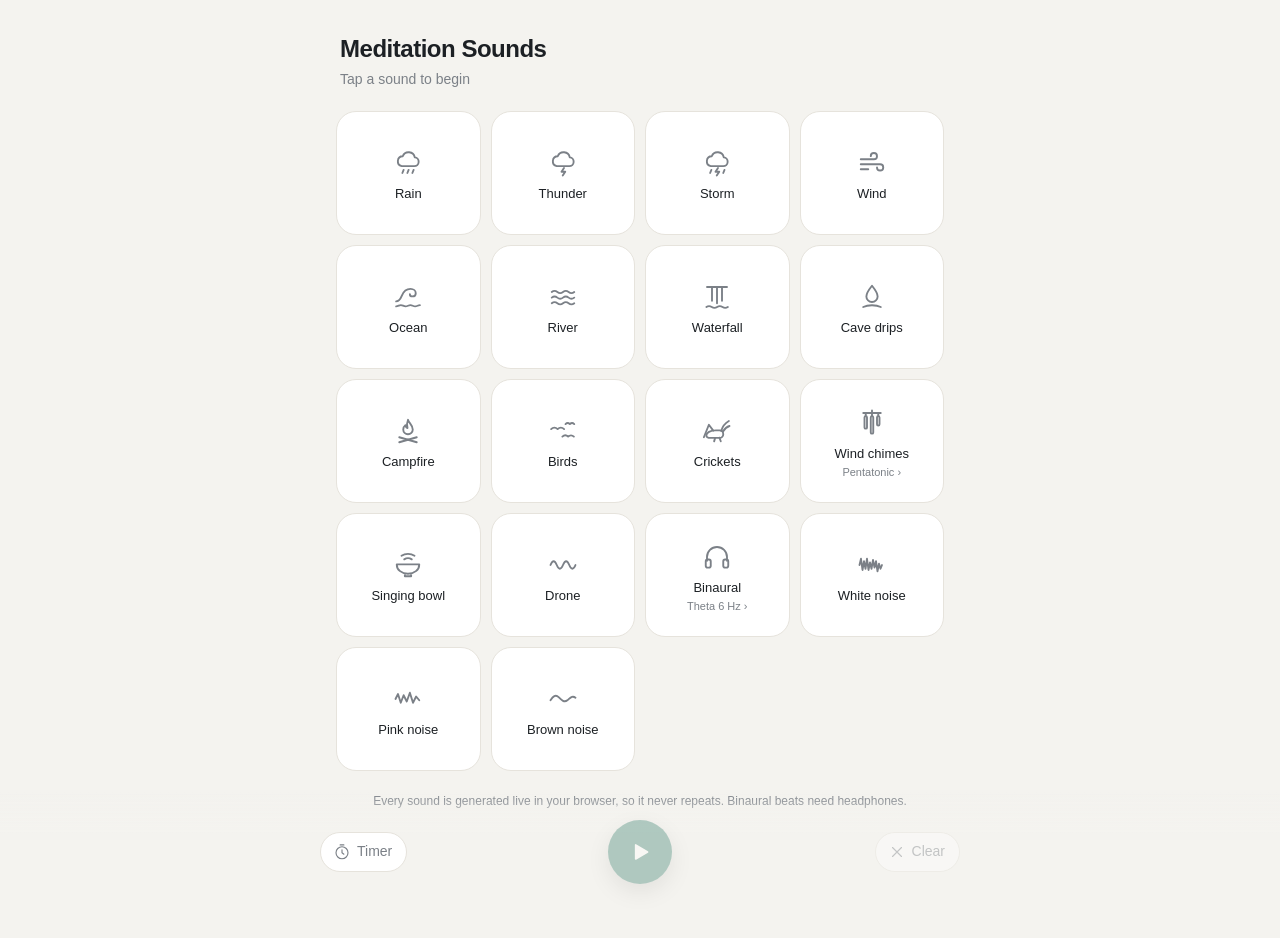
==== index.html @ 8f2e356c "Add procedurally generated meditation sounds web app Mobile-first page with 18 synthesised ambient s" ====
<!doctype html>
<html lang="en">
<head>
<meta charset="utf-8">
<meta name="viewport" content="width=device-width, initial-scale=1, viewport-fit=cover">
<title>Meditation Sounds</title>
<meta name="description" content="Procedurally generated ambient sounds for meditation: rain, ocean, wind, birds, wind chimes, singing bowls and more.">
<meta name="theme-color" content="#0e1115" media="(prefers-color-scheme: dark)">
<meta name="theme-color" content="#f4f3ef" media="(prefers-color-scheme: light)">
<meta name="apple-mobile-web-app-title" content="Meditation">
<link rel="manifest" href="manifest.webmanifest">
<link rel="icon" href="icons/icon.svg" type="image/svg+xml">
<link rel="apple-touch-icon" href="icons/apple-touch-icon.png">
<link rel="stylesheet" href="style.css">
<script type="module" src="app.js"></script>
</head>
<body>
<main class="app">
  <header>
    <h1>Meditation Sounds</h1>
    <p class="status" id="status" aria-live="polite"></p>
  </header>
  <div class="grid" id="grid"></div>
  <p class="note">Every sound is generated live in your browser, so it never repeats. Binaural beats need headphones.</p>
</main>
<nav class="bar" aria-label="Playback">
  <div class="bar-inner">
    <button class="chip" id="timer" type="button" aria-label="Sleep timer"></button>
    <button class="play" id="play" type="button" aria-label="Play"></button>
    <button class="chip" id="clear" type="button" aria-label="Turn all sounds off"></button>
  </div>
</nav>
</body>
</html>
---- style.css ----
:root {
  --bg: #0e1115;
  --surface: #161a20;
  --line: #222830;
  --text: #e8ebef;
  --muted: #7f8995;
  --accent: #9fd3c3;
  --accent-ink: #0e1115;
  --accent-soft: rgb(159 211 195 / 0.1);
  --accent-line: rgb(159 211 195 / 0.38);
  --track: #2b323b;
  color-scheme: dark;
}

@media (prefers-color-scheme: light) {
  :root {
    --bg: #f4f3ef;
    --surface: #ffffff;
    --line: #e6e3dc;
    --text: #1c2024;
    --muted: #7b8087;
    --accent: #2f7a68;
    --accent-ink: #ffffff;
    --accent-soft: rgb(47 122 104 / 0.08);
    --accent-line: rgb(47 122 104 / 0.35);
    --track: #e2dfd8;
    color-scheme: light;
  }
}

* { box-sizing: border-box; }

html { -webkit-text-size-adjust: 100%; }

body {
  margin: 0;
  min-height: 100dvh;
  background: var(--bg);
  color: var(--text);
  font: 15px/1.4 -apple-system, BlinkMacSystemFont, "Segoe UI", Roboto, "Helvetica Neue", Arial, sans-serif;
  -webkit-font-smoothing: antialiased;
}

button {
  font: inherit;
  color: inherit;
  background: none;
  border: 0;
  padding: 0;
  cursor: pointer;
  -webkit-tap-highlight-color: transparent;
}

:focus-visible { outline: 2px solid var(--accent); outline-offset: 2px; }

.app {
  max-width: 640px;
  margin: 0 auto;
  padding: calc(env(safe-area-inset-top) + 32px) 16px calc(env(safe-area-inset-bottom) + 128px);
}

header { margin: 0 4px 22px; }

h1 {
  margin: 0;
  font-size: 24px;
  font-weight: 600;
  letter-spacing: -0.02em;
}

.status {
  margin: 4px 0 0;
  min-height: 1.4em;
  color: var(--muted);
  font-size: 14px;
  white-space: nowrap;
  overflow: hidden;
  text-overflow: ellipsis;
}

/* ---------- sound tiles ---------- */

.grid {
  display: grid;
  grid-template-columns: repeat(3, minmax(0, 1fr));
  gap: 10px;
}

@media (min-width: 560px) {
  .grid { grid-template-columns: repeat(4, minmax(0, 1fr)); }
}

.tile {
  position: relative;
  display: flex;
  flex-direction: column;
  align-items: center;
  height: 124px;
  padding: 12px 12px 6px;
  border-radius: 20px;
  background: var(--surface);
  border: 1px solid var(--line);
  cursor: pointer;
  user-select: none;
  -webkit-user-select: none;
  transition: background-color 0.25s, border-color 0.25s;
}

.tile.on {
  background: var(--accent-soft);
  border-color: var(--accent-line);
}

.toggle {
  flex: 1;
  width: 100%;
  display: flex;
  flex-direction: column;
  align-items: center;
  justify-content: center;
  gap: 8px;
  border-radius: 14px;
  transform: translateY(12px);
  transition: transform 0.3s ease;
}

.tile.on .toggle { transform: none; }

.icon {
  width: 30px;
  height: 30px;
  color: var(--muted);
  transition: color 0.25s;
}

.icon svg { display: block; width: 100%; height: 100%; }

.tile.on .icon { color: var(--accent); }

.name {
  font-size: 13px;
  line-height: 1.2;
  text-align: center;
}

.variant {
  margin: -6px 0 -4px;
  padding: 6px 10px;
  border-radius: 99px;
  font-size: 11px;
  color: var(--muted);
  transform: translateY(12px);
  transition: transform 0.3s ease, color 0.25s;
}

.variant::after { content: " ›"; }

.tile.on .variant {
  color: var(--accent);
  transform: none;
}

/* volume slider: hidden until the sound is on */
.vol {
  -webkit-appearance: none;
  appearance: none;
  width: 100%;
  height: 26px;
  margin: 0;
  background: transparent;
  opacity: 0;
  pointer-events: none;
  transition: opacity 0.25s;
  --p: 70%;
}

.tile.on .vol {
  opacity: 1;
  pointer-events: auto;
}

.vol::-webkit-slider-runnable-track {
  height: 4px;
  border-radius: 4px;
  background: linear-gradient(to right, var(--accent) var(--p), var(--track) var(--p));
}

.vol::-webkit-slider-thumb {
  -webkit-appearance: none;
  width: 16px;
  height: 16px;
  margin-top: -6px;
  border-radius: 50%;
  background: var(--accent);
}

.vol::-moz-range-track { height: 4px; border-radius: 4px; background: var(--track); }
.vol::-moz-range-progress { height: 4px; border-radius: 4px; background: var(--accent); }
.vol::-moz-range-thumb { width: 16px; height: 16px; border: 0; border-radius: 50%; background: var(--accent); }

.note {
  margin: 22px 4px 0;
  color: var(--muted);
  font-size: 12px;
  text-align: center;
}

/* ---------- bottom bar ---------- */

.bar {
  position: fixed;
  left: 0;
  right: 0;
  bottom: 0;
  padding: 28px 16px calc(env(safe-area-inset-bottom) + 16px);
  background: linear-gradient(to top, var(--bg) 62%, transparent);
  pointer-events: none;
}

.bar-inner {
  max-width: 640px;
  margin: 0 auto;
  display: grid;
  grid-template-columns: 1fr auto 1fr;
  align-items: center;
  gap: 12px;
}

.bar button { pointer-events: auto; }

.chip {
  display: inline-flex;
  align-items: center;
  gap: 6px;
  height: 40px;
  padding: 0 14px 0 12px;
  border-radius: 99px;
  background: var(--surface);
  border: 1px solid var(--line);
  color: var(--muted);
  font-size: 14px;
  font-variant-numeric: tabular-nums;
  justify-self: start;
  transition: color 0.25s, border-color 0.25s, opacity 0.25s;
}

.chip svg { width: 18px; height: 18px; }

.chip.active {
  color: var(--accent);
  border-color: var(--accent-line);
}

.chip:disabled { opacity: 0.4; cursor: default; }

#clear { justify-self: end; }

.play {
  position: relative;
  width: 64px;
  height: 64px;
  display: grid;
  place-items: center;
  border-radius: 50%;
  background: var(--accent);
  color: var(--accent-ink);
  box-shadow: 0 8px 24px rgb(0 0 0 / 0.22);
  transition: transform 0.15s, opacity 0.25s;
}

.play svg { width: 26px; height: 26px; }
.play:active { transform: scale(0.96); }
.play:disabled { opacity: 0.35; cursor: default; }

/* slow breathing ring while playing: 5 s in, 5 s out */
.play::after {
  content: "";
  position: absolute;
  inset: -7px;
  border-radius: 50%;
  border: 1.5px solid var(--accent-line);
  opacity: 0;
}

.playing .play::after { animation: breathe 10s ease-in-out infinite; }

@keyframes breathe {
  0%, 100% { transform: scale(1); opacity: 0.25; }
  50% { transform: scale(1.22); opacity: 0.9; }
}

@media (prefers-reduced-motion: reduce) {
  .playing .play::after { animation: none; opacity: 0.6; }
  .toggle, .variant { transition: none; }
}
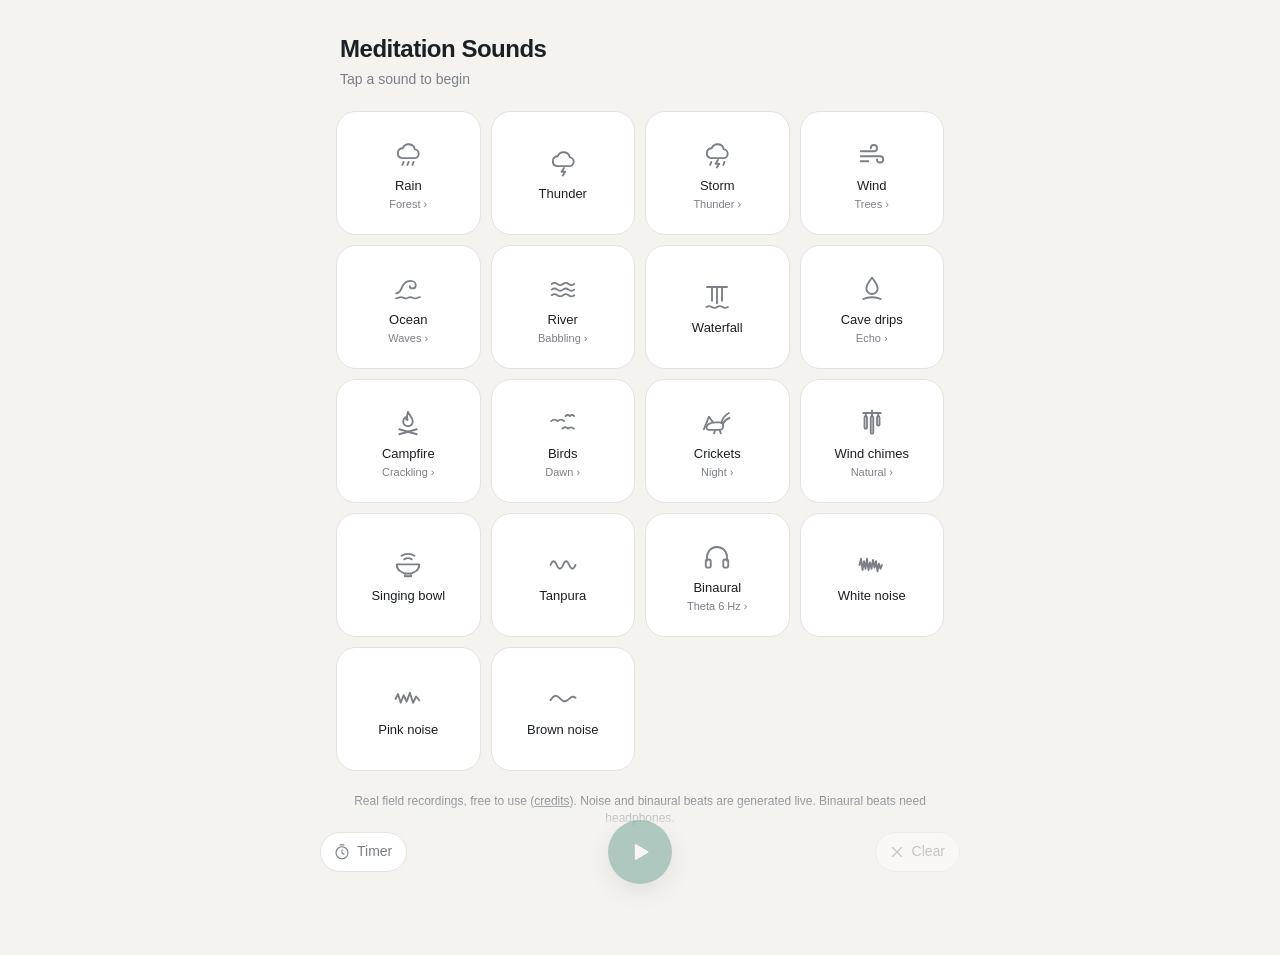
==== commit a71eb7f9: "Replace synthesised nature sounds with real field recordings The procedural sounds didn't sound real" ====
--- a/index.html
+++ b/index.html
@@ -4,7 +4,7 @@
 <meta charset="utf-8">
 <meta name="viewport" content="width=device-width, initial-scale=1, viewport-fit=cover">
 <title>Meditation Sounds</title>
-<meta name="description" content="Procedurally generated ambient sounds for meditation: rain, ocean, wind, birds, wind chimes, singing bowls and more.">
+<meta name="description" content="Mix real nature recordings for meditation: rain, ocean, wind, birds, wind chimes, singing bowls and more.">
 <meta name="theme-color" content="#0e1115" media="(prefers-color-scheme: dark)">
 <meta name="theme-color" content="#f4f3ef" media="(prefers-color-scheme: light)">
 <meta name="apple-mobile-web-app-title" content="Meditation">
@@ -21,7 +21,7 @@
     <p class="status" id="status" aria-live="polite"></p>
   </header>
   <div class="grid" id="grid"></div>
-  <p class="note">Every sound is generated live in your browser, so it never repeats. Binaural beats need headphones.</p>
+  <p class="note">Real field recordings, free to use (<a href="https://github.com/graphoflife/meditation-sounds/blob/main/CREDITS.md">credits</a>). Noise and binaural beats are generated live. Binaural beats need headphones.</p>
 </main>
 <nav class="bar" aria-label="Playback">
   <div class="bar-inner">
--- a/style.css
+++ b/style.css
@@ -137,6 +137,12 @@
 
 .tile.on .icon { color: var(--accent); }
 
+.tile.loading .icon { animation: loading 1.1s ease-in-out infinite; }
+
+@keyframes loading {
+  50% { opacity: 0.3; }
+}
+
 .name {
   font-size: 13px;
   line-height: 1.2;
@@ -205,6 +211,8 @@
   text-align: center;
 }
 
+.note a { color: inherit; }
+
 /* ---------- bottom bar ---------- */
 
 .bar {
